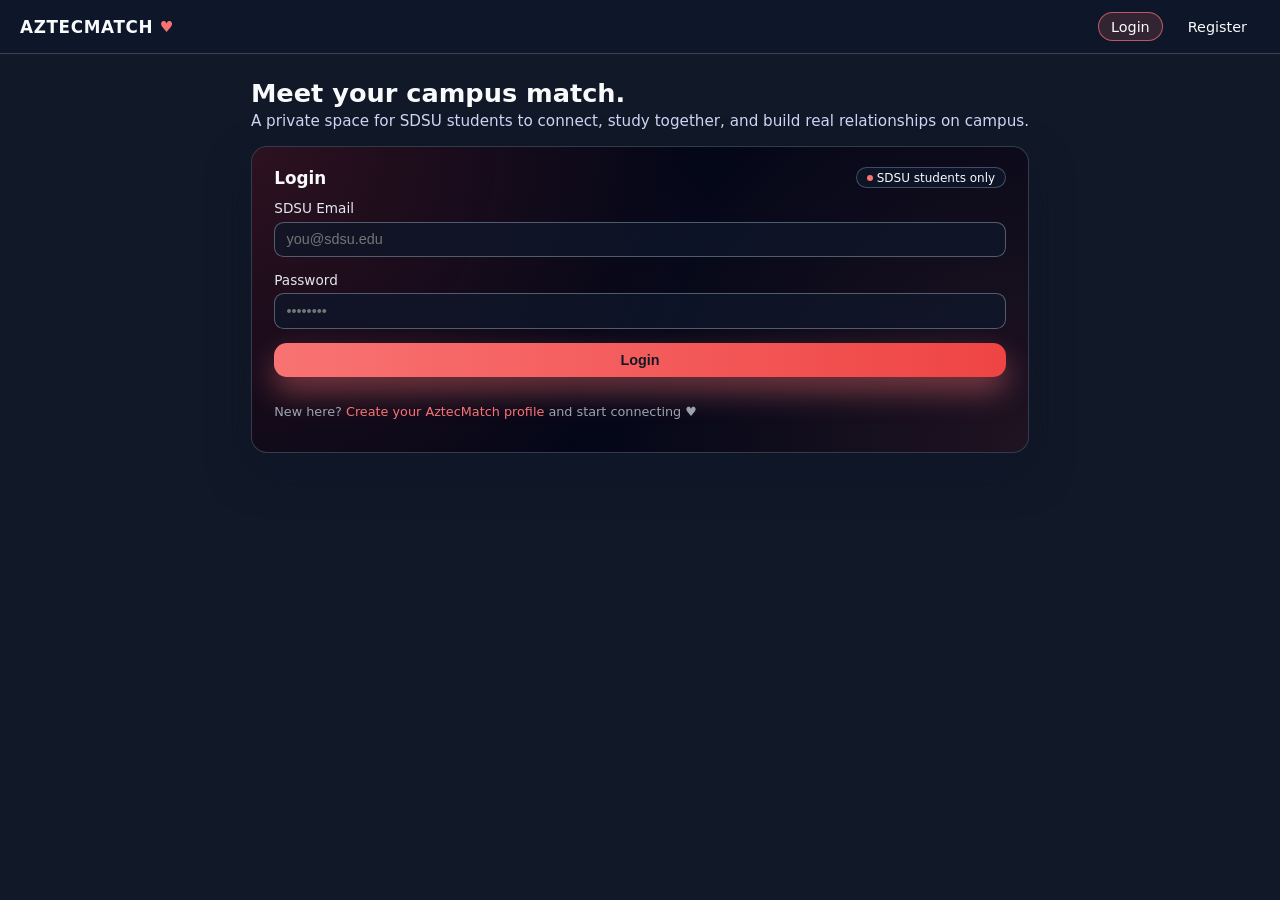
==== front/create-profile.html @ 34410959 "error handling in profile.js, removed redundant code" ====
<!DOCTYPE html>
<html lang="en">
  <head>
    <meta charset="UTF-8" />
    <meta name="viewport" content="width=device-width, initial-scale=1.0" />
    <title>AztecMatch – Create Profile</title>
    <link rel="stylesheet" href="../static/css/styles.css" />
  </head>
  <body>
    <div class="app-shell">
      <header class="navbar">
        <div class="navbar-title">
          AZTECMATCH
          <span class="navbar-heart">♥</span>
        </div>
        <nav class="navbar-links">
          <a href="dashboard.html">Dashboard</a>
          <a href="create-profile.html" class="active">Create Profile</a>
          <a href="profile.html">My Profile</a>
          <button id="logout-btn" class="logout">Logout</button>
        </nav>
      </header>

      <main class="page">
        <section class="page-heading">
          <h1>Create your profile</h1>
          <p>Add your details now and update them any time from My Profile.</p>
        </section>

        <section class="card">
          <div class="card-header">
            <div class="card-title">Profile Details</div>
          </div>
          <p id="profile-create-error" class="error-text" style="display: none"></p>

          <form id="profile-create-form" class="form">
            <div class="profile-photo-row">
              <div class="profile-photo-frame">
                <img id="profile-photo-preview" class="profile-photo-img" alt="Profile preview" hidden />
                <span id="profile-photo-placeholder" class="profile-photo-placeholder">Photo preview</span>
              </div>
              <div class="form-row">
                <label for="profile-photo">Profile picture</label>
                <input id="profile-photo" type="file" accept="image/*" />
                <p class="helper-text">PNG/JPG up to about 2.5MB.</p>
              </div>
            </div>

            <div class="form-row-inline">
              <div class="form-row">
                <label for="gender">Gender</label>
                <select id="gender" required>
                  <option value="">Select...</option>
                  <option value="Woman">Woman</option>
                  <option value="Man">Man</option>
                  <option value="Non-binary">Non-binary</option>
                  <option value="Prefer not to say">Prefer not to say</option>
                  <option value="Other">Other</option>
                </select>
              </div>
              <div class="form-row">
                <label for="age">Age</label>
                <input id="age" type="number" min="13" max="120" required />
              </div>
            </div>

            <div class="form-row">
              <label for="height">Height</label>
              <input id="height" type="text" placeholder="e.g. 5'10 or 178 cm" required />
            </div>

            <div class="form-row">
              <label for="status">Status</label>
              <select id="status" required>
                <option value="">Select...</option>
                <option value="Full-time student">Full-time student</option>
                <option value="Part-time student">Part-time student</option>
                <option value="Working full-time">Working full-time</option>
                <option value="Working part-time">Working part-time</option>
                <option value="Student and working">Student and working</option>
                <option value="Other">Other</option>
              </select>
            </div>

            <div class="form-row">
              <label for="major">Major (optional)</label>
              <input id="major" type="text" />
            </div>

            <div class="form-row">
              <label for="interests">Interests (optional)</label>
              <textarea id="interests"></textarea>
            </div>

            <div class="form-row">
              <label for="bio">Bio (optional)</label>
              <textarea id="bio"></textarea>
            </div>

            <button id="profile-create-submit" type="submit" class="btn">Save Profile</button>
          </form>
        </section>
      </main>
    </div>

    <script src="../static/js/auth.js"></script>
    <script src="../static/js/profile.js"></script>
  </body>
</html>
---- static/css/styles.css ----
*,
*::before,
*::after {
  box-sizing: border-box;
}

body {
  margin: 0;
  font-family: system-ui, -apple-system, BlinkMacSystemFont, "Segoe UI", sans-serif;
  background: #111827;
  color: #f9fafb;
}

a {
  color: #f97373;
  text-decoration: none;
}

a:hover {
  text-decoration: underline;
}

.app-shell {
  min-height: 100vh;
  display: flex;
  flex-direction: column;
}

.navbar {
  display: flex;
  align-items: center;
  justify-content: space-between;
  padding: 0.75rem 1.25rem;
  background: rgba(15, 23, 42, 0.98);
  border-bottom: 1px solid rgba(75, 85, 99, 0.7);
  position: sticky;
  top: 0;
  z-index: 10;
  backdrop-filter: blur(12px);
}

.navbar-title {
  font-weight: 700;
  letter-spacing: 0.04em;
  font-size: 1.05rem;
  display: inline-flex;
  align-items: center;
  gap: 0.4rem;
}

.navbar-heart {
  font-size: 0.95rem;
  color: #f97373;
}

.navbar-links {
  display: flex;
  gap: 0.75rem;
  align-items: center;
}

.navbar-links a,
.navbar-links button {
  font-size: 0.9rem;
  padding: 0.35rem 0.75rem;
  border-radius: 999px;
  border: 1px solid transparent;
  background: transparent;
  color: inherit;
  cursor: pointer;
}

.navbar-links a.active {
  background: rgba(248, 113, 113, 0.16);
  border-color: rgba(248, 113, 113, 0.7);
}

.navbar-links button.logout {
  border-color: rgba(248, 113, 113, 0.5);
  color: #fecaca;
}

.navbar-links button.logout:hover {
  background: rgba(248, 113, 113, 0.12);
}

.page {
  flex: 1;
  padding: 1.5rem 1.25rem 2.5rem;
  max-width: 960px;
  margin: 0 auto;
}

.page-heading {
  margin-bottom: 1rem;
}

.page-heading h1 {
  font-size: 1.6rem;
  margin: 0;
}

.page-heading p {
  margin: 0.25rem 0 0;
  font-size: 0.95rem;
  color: #cbd5f5;
}

.card {
  background: radial-gradient(circle at top left, rgba(239, 68, 68, 0.18), transparent 55%),
    radial-gradient(circle at bottom right, rgba(248, 113, 113, 0.12), transparent 55%),
    #020617;
  border-radius: 1rem;
  border: 1px solid rgba(55, 65, 81, 0.9);
  padding: 1.25rem 1.4rem;
  box-shadow: 0 18px 40px rgba(15, 23, 42, 0.75);
}

.card + .card {
  margin-top: 1rem;
}

.card-header {
  display: flex;
  justify-content: space-between;
  align-items: center;
  margin-bottom: 0.75rem;
}

.card-title {
  font-weight: 600;
  font-size: 1.05rem;
}

.pill {
  display: inline-flex;
  align-items: center;
  gap: 0.25rem;
  padding: 0.15rem 0.6rem;
  border-radius: 999px;
  background: rgba(15, 23, 42, 0.85);
  border: 1px solid rgba(148, 163, 184, 0.4);
  font-size: 0.75rem;
}

.pill-dot {
  width: 6px;
  height: 6px;
  border-radius: 999px;
  background: #f97373;
}

.form {
  display: flex;
  flex-direction: column;
  gap: 0.9rem;
  margin-top: 0.75rem;
}

.form-row {
  display: flex;
  flex-direction: column;
  gap: 0.35rem;
}

.form-row-inline {
  display: flex;
  flex-direction: row;
  gap: 0.75rem;
}

.form-row-inline .form-row {
  flex: 1;
}

label {
  font-size: 0.85rem;
  color: #e2e8f0;
}

input,
textarea,
select {
  padding: 0.55rem 0.7rem;
  border-radius: 0.6rem;
  border: 1px solid rgba(148, 163, 184, 0.5);
  background: rgba(15, 23, 42, 0.8);
  color: #f9fafb;
  outline: none;
  font-size: 0.9rem;
}

input:focus,
textarea:focus,
select:focus {
  border-color: #f97373;
  box-shadow: 0 0 0 1px rgba(248, 113, 113, 0.6);
}

textarea {
  min-height: 80px;
  resize: vertical;
}

.btn {
  display: inline-flex;
  justify-content: center;
  align-items: center;
  padding: 0.55rem 0.9rem;
  border-radius: 0.8rem;
  border: none;
  cursor: pointer;
  font-size: 0.9rem;
  font-weight: 600;
  background: linear-gradient(to right, #f97373, #ef4444);
  color: #111827;
  box-shadow: 0 14px 30px rgba(248, 113, 113, 0.45);
}

.btn.secondary {
  background: transparent;
  color: #e2e8f0;
  border: 1px solid rgba(148, 163, 184, 0.6);
  box-shadow: none;
}

.btn:disabled {
  opacity: 0.65;
  cursor: not-allowed;
  box-shadow: none;
}

.helper-text {
  font-size: 0.8rem;
  color: #9ca3af;
}

.error-text {
  font-size: 0.83rem;
  color: #fecaca;
  margin-top: 0.25rem;
}

.success-text {
  font-size: 0.83rem;
  color: #bbf7d0;
  margin-top: 0.25rem;
}

.matches-grid {
  display: grid;
  grid-template-columns: repeat(auto-fit, minmax(230px, 1fr));
  gap: 1rem;
  margin-top: 0.75rem;
}

.match-card {
  background: radial-gradient(circle at top, rgba(248, 113, 113, 0.3), transparent 60%),
    #020617;
  border-radius: 1rem;
  padding: 0.9rem 1rem;
  border: 1px solid rgba(148, 163, 184, 0.4);
  display: flex;
  flex-direction: column;
  gap: 0.5rem;
}

.match-header {
  display: flex;
  justify-content: space-between;
  align-items: center;
}

.match-name {
  font-weight: 600;
}

.match-major {
  font-size: 0.85rem;
  color: #cbd5f5;
}

.match-score {
  font-size: 0.8rem;
  padding: 0.25rem 0.6rem;
  border-radius: 999px;
  background: rgba(248, 113, 113, 0.15);
  border: 1px solid rgba(248, 113, 113, 0.7);
  color: #fecaca;
}

.match-actions {
  margin-top: 0.3rem;
  display: flex;
  justify-content: flex-end;
}

.chat-container {
  display: flex;
  flex-direction: column;
  gap: 0.75rem;
}

.chat-messages {
  background: #020617;
  border-radius: 1rem;
  border: 1px solid rgba(148, 163, 184, 0.4);
  padding: 0.75rem;
  max-height: 420px;
  overflow-y: auto;
}

.chat-message {
  display: flex;
  margin-bottom: 0.5rem;
}

.chat-message.me {
  justify-content: flex-end;
}

.chat-bubble {
  max-width: 80%;
  padding: 0.4rem 0.7rem;
  border-radius: 0.9rem;
  font-size: 0.9rem;
}

.chat-message.me .chat-bubble {
  background: linear-gradient(to right, #f97373, #ef4444);
  color: #0f172a;
  border-bottom-right-radius: 0.15rem;
}

.chat-message.them .chat-bubble {
  background: rgba(15, 23, 42, 0.9);
  border-radius: 0.9rem 0.9rem 0.9rem 0.15rem;
  border: 1px solid rgba(148, 163, 184, 0.4);
}

.chat-meta {
  font-size: 0.75rem;
  opacity: 0.8;
  margin-top: 0.15rem;
}

.chat-input-row {
  display: flex;
  gap: 0.5rem;
  align-items: center;
}

.chat-input-row input {
  flex: 1;
}

.empty-state {
  font-size: 0.9rem;
  color: #9ca3af;
}

.profile-card {
  margin-top: 0.5rem;
}

.profile-view-header {
  flex-wrap: wrap;
  gap: 0.5rem;
}

.profile-view-body {
  display: flex;
  flex-direction: column;
  gap: 1rem;
}

@media (min-width: 720px) {
  .profile-view-body {
    flex-direction: row;
    align-items: flex-start;
  }
}

.profile-photo-row {
  display: flex;
  flex-direction: column;
  gap: 0.75rem;
}

@media (min-width: 560px) {
  .profile-photo-row {
    flex-direction: row;
    align-items: flex-start;
  }
}

.profile-photo-frame {
  width: 140px;
  height: 140px;
  border-radius: 1rem;
  border: 1px solid rgba(148, 163, 184, 0.45);
  background: rgba(15, 23, 42, 0.9);
  overflow: hidden;
  display: flex;
  align-items: center;
  justify-content: center;
  flex-shrink: 0;
}

.profile-photo-placeholder {
  font-size: 0.75rem;
  color: #64748b;
  text-align: center;
  padding: 0.5rem;
}

.profile-photo-img {
  width: 100%;
  height: 100%;
  object-fit: cover;
}

.profile-photo-img.large {
  width: 160px;
  height: 160px;
  border-radius: 1rem;
  border: 1px solid rgba(148, 163, 184, 0.45);
}

.profile-dl {
  margin: 0;
  display: grid;
  grid-template-columns: minmax(100px, 140px) 1fr;
  gap: 0.35rem 1rem;
  font-size: 0.9rem;
}

.profile-dl dt {
  color: #94a3b8;
  font-weight: 500;
}

.profile-dl dd {
  margin: 0;
  color: #e2e8f0;
}

.form-actions {
  display: flex;
  flex-wrap: wrap;
  gap: 0.5rem;
  margin-top: 0.25rem;
}

@media (max-width: 640px) {
  .page {
    padding-inline: 1rem;
  }

  .card {
    padding-inline: 1rem;
  }

  .navbar-title {
    font-size: 0.95rem;
  }

  .navbar-links {
    gap: 0.4rem;
  }
}
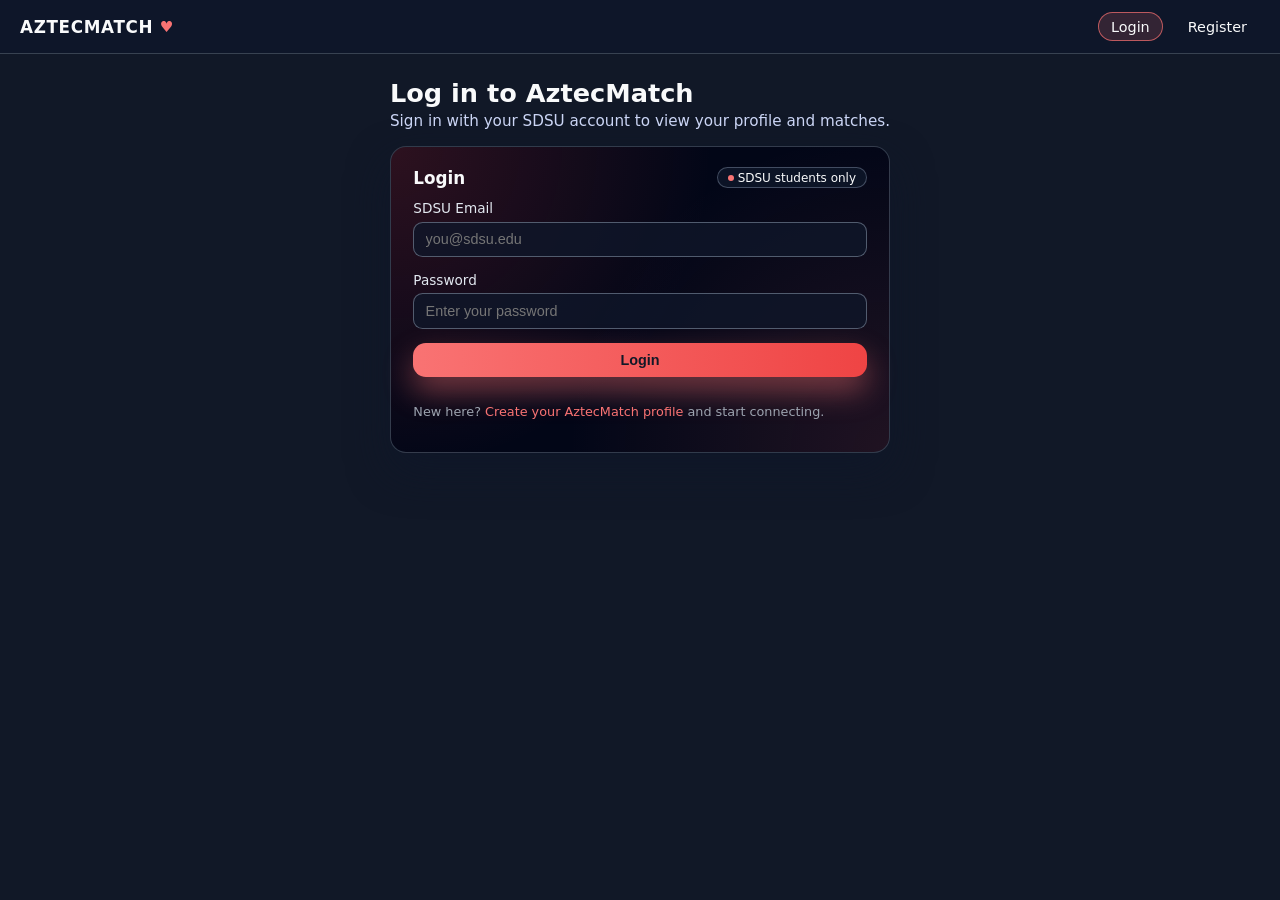
==== commit dd766ed6: "README changes, frontend tweaks" ====
--- a/front/create-profile.html
+++ b/front/create-profile.html
@@ -3,15 +3,15 @@
   <head>
     <meta charset="UTF-8" />
     <meta name="viewport" content="width=device-width, initial-scale=1.0" />
-    <title>AztecMatch – Create Profile</title>
-    <link rel="stylesheet" href="../static/css/styles.css" />
+    <title>AztecMatch - Create Profile</title>
+    <link rel="stylesheet" href="/static/css/styles.css" />
   </head>
   <body>
     <div class="app-shell">
       <header class="navbar">
         <div class="navbar-title">
           AZTECMATCH
-          <span class="navbar-heart">♥</span>
+          <span class="navbar-heart">&hearts;</span>
         </div>
         <nav class="navbar-links">
           <a href="dashboard.html">Dashboard</a>
@@ -51,8 +51,8 @@
                 <label for="gender">Gender</label>
                 <select id="gender" required>
                   <option value="">Select...</option>
-                  <option value="Woman">Woman</option>
-                  <option value="Man">Man</option>
+                  <option value="Female">Female</option>
+                  <option value="Male">Male</option>
                   <option value="Non-binary">Non-binary</option>
                   <option value="Prefer not to say">Prefer not to say</option>
                   <option value="Other">Other</option>
@@ -103,7 +103,7 @@
       </main>
     </div>
 
-    <script src="../static/js/auth.js"></script>
-    <script src="../static/js/profile.js"></script>
+    <script src="/static/js/auth.js"></script>
+    <script src="/static/js/profile.js"></script>
   </body>
 </html>
